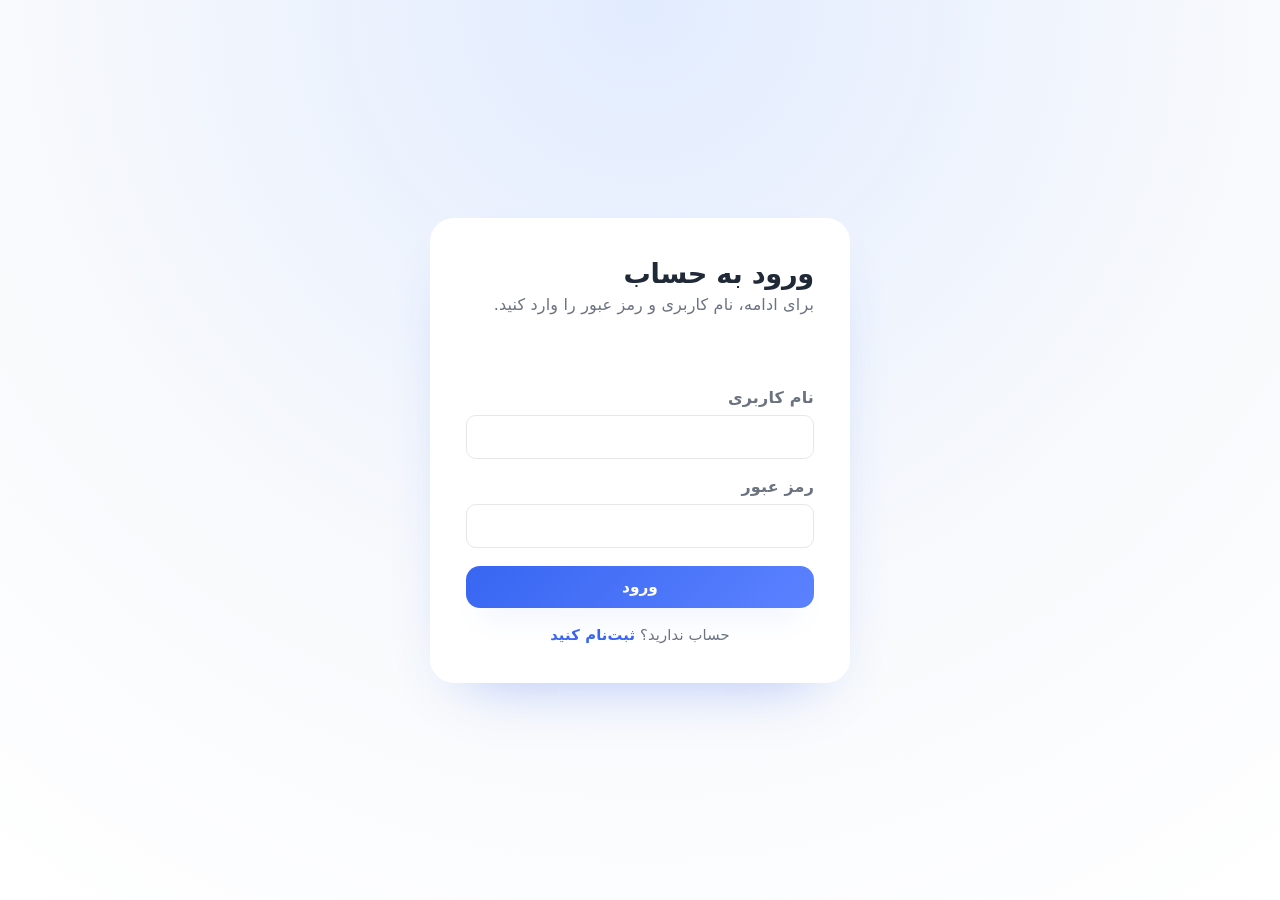
==== static/exams.html @ 97255b22 "نسخه اولیه پروژه برنامه‌ریز هوشمند مطالعه" ====
<!DOCTYPE html>
<html lang="fa" dir="rtl">
<head>
    <meta charset="UTF-8">
    <meta name="viewport" content="width=device-width, initial-scale=1.0">
    <title>امتحان‌ها | برنامه‌ریز هوشمند مطالعه</title>
    <link rel="stylesheet" href="styles.css">
</head>
<body data-page="exams">
    <div class="app-shell">
        <aside class="sidebar" id="sidebar">
            <div class="sidebar__brand">
                <div class="brand__logo">🎓</div>
                <div class="brand__info">
                    <h1>Study Planner</h1>
                    <span>برای دانشجویان هدفمند</span>
                </div>
            </div>
            <nav class="sidebar__nav">
                <a class="nav-link" href="index.html">
                    <span class="nav-icon">
                        <svg viewBox="0 0 24 24"><path d="M12 3L3 10h3v8h6V13h0v5h6v-8h3z"></path></svg>
                    </span>
                    <span>داشبورد</span>
                </a>
                <a class="nav-link" href="subjects.html">
                    <span class="nav-icon">
                        <svg viewBox="0 0 24 24"><path d="M4 5h16v2H4zm0 6h16v2H4zm0 6h10v2H4z"></path></svg>
                    </span>
                    <span>درس‌ها</span>
                </a>
                <a class="nav-link is-active" href="exams.html">
                    <span class="nav-icon">
                        <svg viewBox="0 0 24 24"><path d="M7 2h10l3 4v16H4V2h3zm0 2v2h10V4H7zm0 4v10h10V8H7z"></path></svg>
                    </span>
                    <span>امتحان‌ها</span>
                </a>
                <a class="nav-link" href="study_plan.html">
                    <span class="nav-icon"><svg viewBox="0 0 24 24"><path d="M5 4h14v2H5zm0 7h14v2H5zm0 7h14v2H5z"></path></svg></span>
                    <span>برنامه مطالعه</span>
                </a>
                <a class="nav-link" href="study_log.html">
                    <span class="nav-icon"><svg viewBox="0 0 24 24"><path d="M9 16.2 5.5 12.7l-1.4 1.4L9 19 20 8l-1.4-1.4z"></path></svg></span>
                    <span>ثبت مطالعه</span>
                </a>
            </nav>
            <div class="sidebar__footer">
                <div class="sidebar__status">
                    <div class="status-dot" id="statusDot"></div>
                    <span id="statusText">در حال بررسی...</span>
                </div>
                <a class="ghost-button" href="login.html">حساب کاربری</a>
            </div>
        </aside>

        <main class="main-panel">
            <header class="topbar">
                <button class="ghost-button menu-button" id="sidebarToggle">
                    <svg viewBox="0 0 24 24"><path d="M4 6h16v2H4zm0 5h16v2H4zm0 5h16v2H4z"></path></svg>
                </button>
                <div class="topbar__title">
                    <h2>مدیریت امتحان‌ها و ددلاین‌ها</h2>
                    <p>برای هر درس، زمان مناسب برنامه‌ریزی کنید</p>
                </div>
                <div class="topbar__actions">
                    <div class="user-pill" id="userGreeting">دانشجو</div>
                    <button class="ghost-button" id="logoutButton">خروج</button>
                </div>
            </header>

            <div class="page-content">
                <div id="toast" class="toast" role="alert"></div>

                <section class="panel">
                    <header class="panel__header">
                        <h3>ثبت امتحان یا ددلاین</h3>
                    </header>

                    <form id="examForm" class="form-grid">
                        <div class="form-group">
                            <label for="examSubject">انتخاب درس:</label>
                            <select id="examSubject" name="subject" required>
                                <option value="" disabled selected>ابتدا درس را انتخاب کنید</option>
                                <!-- گزینه‌ها توسط جاوااسکریپت پر می‌شوند -->
                            </select>
                        </div>
                        
                        <div class="form-group">
                            <label for="exam_date">تاریخ امتحان یا ددلاین:</label>
                            <input type="date" id="exam_date" name="exam_date" required>
                        </div>

                        <div class="form-group">
                            <label for="chapters_remaining">تعداد فصل/بخش باقی‌مانده:</label>
                            <input type="number" id="chapters_remaining" name="chapters_remaining" min="1" required placeholder="مثلا: ۵">
                        </div>

                        <div class="form-group">
                            <label for="study_hours_remaining">ساعت مطالعه تخمینی باقی‌مانده:</label>
                            <input type="number" id="study_hours_remaining" name="study_hours_remaining" min="1" required placeholder="مثلا: ۲۰">
                        </div>

                        <div class="form-group full-width">
                            <label for="note">یادداشت (اختیاری):</label>
                            <textarea id="note" name="note" rows="2"></textarea>
                        </div>

                        <input type="hidden" id="examId" name="examId">
                        
                        <div class="form-actions full-width">
                            <button type="submit" class="btn btn-primary">ذخیره امتحان</button>
                            <button type="button" class="btn btn-secondary" onclick="resetExamForm()" style="display: none;" id="cancelExamEditBtn">انصراف</button>
                        </div>
                    </form>


                </section>

                <section class="panel">
                    <header class="panel__header">
                        <h3>فهرست امتحان‌ها</h3>
                        <div class="panel__filter">
                            <label>
                                <span>نمایش:</span>
                                <select id="examFilter">
                                    <option value="upcoming">فقط امتحان‌های آینده</option>
                                    <option value="all">همه</option>
                                </select>
                            </label>
                        </div>
                    </header>
                    <div class="table-wrapper">
                        <table class="data-table">
                            <thead>
                                <tr>
                                    <th>درس</th>
                                    <th>تاریخ</th>
                                    <th>ساعت باقی‌مانده</th>
                                    <th>درجه اهمیت</th>
                                    <th>وضعیت</th>
                                </tr>
                            </thead>
                            <tbody id="examTableBody">
                                <tr>
                                    <td colspan="5" class="empty-state">هنوز امتحانی ثبت نشده است.</td>
                                </tr>
                            </tbody>
                        </table>
                    </div>
                </section>
            </div>
        </main>
    </div>
    <div class="backdrop" id="backdrop"></div>
    <script src="app.js" defer></script>
</body>
</html>
---- static/styles.css ----
:root {
    --bg: #f4f6fb;
    --surface: #ffffff;
    --surface-alt: #fdfdff;
    --primary: #3866f2;
    --primary-light: #5b82ff;
    --accent: #f97316;
    --success: #22c55e;
    --warning: #facc15;
    --danger: #ef4444;
    --text: #1f2937;
    --text-light: #6b7280;
    --border: #e5e7eb;
    --shadow: 0 20px 40px -24px rgba(38, 51, 88, 0.35);
    --radius-lg: 24px;
    --radius-md: 16px;
    --radius-sm: 10px;
    --transition: 0.24s ease;
    font-size: 16px;
}

*,
*::before,
*::after {
    box-sizing: border-box;
}

body {
    margin: 0;
    font-family: "IRANSans", "Tahoma", "Vazir", system-ui, -apple-system, BlinkMacSystemFont, "Segoe UI", sans-serif;
    background: linear-gradient(180deg, #eef1ff 0%, #f9fafc 60%);
    color: var(--text);
    letter-spacing: 0.01em;
}

a {
    color: inherit;
    text-decoration: none;
}

button {
    font-family: inherit;
    border: none;
    cursor: pointer;
    transition: transform var(--transition), box-shadow var(--transition), background-color var(--transition);
}

.app-shell {
    display: grid;
    grid-template-columns: 280px 1fr;
    min-height: 100vh;
}

.sidebar {
    background: linear-gradient(180deg, #1f3a8a 0%, #1d4ed8 100%);
    color: #f8fafc;
    padding: 32px 24px;
    display: flex;
    flex-direction: column;
    gap: 32px;
    position: relative;
    z-index: 20;
    transition: transform var(--transition);
    box-shadow: 12px 0 32px -24px rgba(2, 24, 48, 0.6);
}

.sidebar__brand {
    display: flex;
    align-items: center;
    gap: 16px;
    padding-bottom: 8px;
    border-bottom: 1px solid rgba(255, 255, 255, 0.16);
}

.brand__logo {
    width: 56px;
    height: 56px;
    border-radius: 19px;
    background: rgba(255, 255, 255, 0.12);
    display: grid;
    place-items: center;
    font-size: 28px;
    box-shadow: inset 0 0 0 1px rgba(255, 255, 255, 0.08);
}

.brand__info h1 {
    font-size: 1.2rem;
    margin: 0;
}

.brand__info span {
    font-size: 0.92rem;
    opacity: 0.8;
}

.sidebar__nav {
    display: flex;
    flex-direction: column;
    gap: 8px;
}

.nav-link {
    display: flex;
    align-items: center;
    gap: 14px;
    padding: 14px 16px;
    border-radius: var(--radius-sm);
    color: #e0e7ff;
    font-weight: 500;
    transition: background-color var(--transition), transform var(--transition);
}

.nav-link .nav-icon {
    width: 24px;
    height: 24px;
    display: grid;
    place-items: center;
}

.nav-link svg {
    width: 20px;
    height: 20px;
    fill: currentColor;
}

.nav-link:hover {
    background: rgba(255, 255, 255, 0.12);
    transform: translateX(-4px);
}

.nav-link.is-active {
    background: rgba(255, 255, 255, 0.18);
    color: #ffffff;
    box-shadow: inset 0 0 0 1px rgba(255, 255, 255, 0.12);
}

.sidebar__footer {
    margin-top: auto;
    display: grid;
    gap: 16px;
}

.sidebar__status {
    display: flex;
    align-items: center;
    gap: 10px;
    opacity: 0.86;
}

.status-dot {
    width: 8px;
    height: 8px;
    border-radius: 50%;
    background: var(--warning);
    box-shadow: 0 0 0 6px rgba(250, 204, 21, 0.2);
    transition: background-color var(--transition), box-shadow var(--transition);
}

.ghost-button {
    background: rgba(255, 255, 255, 0.12);
    color: inherit;
    border-radius: var(--radius-sm);
    padding: 10px 18px;
    font-size: 0.95rem;
    letter-spacing: 0.02em;
}

.ghost-button:hover {
    background: rgba(255, 255, 255, 0.2);
}

.main-panel {
    background: transparent;
    display: flex;
    flex-direction: column;
    position: relative;
}

.topbar {
    display: flex;
    align-items: center;
    justify-content: space-between;
    padding: 28px 40px 12px;
    position: sticky;
    top: 0;
    z-index: 10;
    background: #f9fafc;
    box-shadow: 0 12px 24px -18px rgba(38, 51, 88, 0.25);
}

.menu-button {
    display: none;
    width: 44px;
    height: 44px;
    border-radius: 14px;
    background: var(--surface);
    box-shadow: var(--shadow);
}

.menu-button svg {
    width: 24px;
    height: 24px;
    fill: var(--text);
}

.topbar__title h2 {
    margin: 0;
    font-size: 1.6rem;
    letter-spacing: -0.01em;
}

.topbar__title p {
    margin: 4px 0 0;
    color: var(--text-light);
    font-size: 0.94rem;
}

.topbar__actions {
    display: flex;
    align-items: center;
    gap: 12px;
}

.user-pill {
    background: var(--surface);
    border-radius: 999px;
    padding: 8px 18px;
    font-weight: 600;
    box-shadow: 0 12px 24px -20px rgba(30, 64, 175, 0.6);
}

.page-content {
    padding: 0 40px 40px;
    display: grid;
    gap: 28px;
}

.toast {
    position: relative;
    padding: 12px 16px;
    border-radius: var(--radius-sm);
    font-size: 0.92rem;
    background: rgba(56, 102, 242, 0.12);
    border: 1px solid rgba(56, 102, 242, 0.2);
    color: #1d4ed8;
    box-shadow: 0 10px 24px -22px rgba(56, 102, 242, 0.8);
    opacity: 0;
    transform: translateY(-6px);
    transition: opacity var(--transition), transform var(--transition);
}

.toast.is-visible {
    opacity: 1;
    transform: translateY(0);
}

.metrics-grid {
    display: grid;
    gap: 20px;
    grid-template-columns: repeat(auto-fit, minmax(220px, 1fr));
}

.metric-card {
    background: var(--surface);
    border-radius: var(--radius-lg);
    padding: 22px;
    display: grid;
    gap: 16px;
    position: relative;
    overflow: hidden;
    box-shadow: var(--shadow);
    transition: transform var(--transition);
}

.metric-card:hover {
    transform: translateY(-6px);
}

.metric-card header {
    display: flex;
    align-items: center;
    justify-content: space-between;
    color: var(--text-light);
}

.metric-card strong {
    font-size: 2.2rem;
    font-weight: 700;
    letter-spacing: -0.03em;
}

.metric-icon {
    display: inline-flex;
    align-items: center;
    justify-content: center;
    width: 48px;
    height: 48px;
    border-radius: 18px;
    font-size: 1.6rem;
    color: #fff;
}

.metric-icon--primary { background: var(--primary); }
.metric-icon--purple { background: #7c3aed; }
.metric-icon--green { background: var(--success); }
.metric-icon--orange { background: var(--accent); }

.grid-two {
    display: grid;
    gap: 24px;
    grid-template-columns: repeat(auto-fit, minmax(320px, 1fr));
}

.panel {
    background: var(--surface-alt);
    border-radius: var(--radius-lg);
    box-shadow: var(--shadow);
    padding: 24px;
    display: flex;
    flex-direction: column;
    gap: 20px;
    animation: fadeUp 0.5s ease;
}

.panel__header {
    display: flex;
    flex-wrap: wrap;
    gap: 16px;
    align-items: center;
    justify-content: space-between;
}

.panel__header h3 {
    margin: 0;
    font-size: 1.2rem;
}

.panel__hint {
    margin: 0;
    font-size: 0.85rem;
    color: var(--text-light);
    flex-basis: 100%;
}

.panel__content {
    display: grid;
    gap: 16px;
}

.progress-list {
    display: grid;
    gap: 16px;
}

.progress-row {
    display: grid;
    gap: 6px;
}

.progress-row h4 {
    margin: 0;
    font-size: 1rem;
}

.progress-meta {
    display: flex;
    justify-content: space-between;
    color: var(--text-light);
    font-size: 0.86rem;
}

.progress-bar {
    position: relative;
    height: 10px;
    border-radius: 999px;
    background: rgba(56, 102, 242, 0.2);
}

.progress-bar span {
    position: absolute;
    inset: 0;
    border-radius: inherit;
    background: linear-gradient(90deg, var(--primary), var(--primary-light));
    transition: width 0.32s ease;
}

.tag-list {
    display: flex;
    flex-wrap: wrap;
    gap: 10px;
}

.tag {
    background: rgba(56, 102, 242, 0.12);
    color: var(--primary);
    border-radius: 999px;
    padding: 6px 12px;
    font-weight: 600;
    font-size: 0.85rem;
}

.timeline {
    display: grid;
    gap: 18px;
}

.timeline-item {
    display: grid;
    gap: 6px;
    padding: 14px 18px;
    background: rgba(56, 102, 242, 0.08);
    border-radius: var(--radius-sm);
    border: 1px solid rgba(56, 102, 242, 0.18);
}

.timeline-item strong {
    font-size: 1rem;
}

.timeline-item span {
    color: var(--text-light);
    font-size: 0.9rem;
}

.alerts-list {
    display: grid;
    gap: 12px;
}

.alert {
    padding: 12px 18px;
    border-radius: var(--radius-sm);
    font-size: 0.94rem;
    display: flex;
    justify-content: space-between;
    align-items: center;
    gap: 12px;
}

.alert--danger {
    background: rgba(239, 68, 68, 0.1);
    border: 1px solid rgba(239, 68, 68, 0.24);
    color: #b91c1c;
}

.alert--warning {
    background: rgba(250, 204, 21, 0.1);
    border: 1px solid rgba(250, 204, 21, 0.24);
    color: #854d0e;
}

.alert--info {
    background: rgba(56, 102, 242, 0.08);
    border: 1px solid rgba(56, 102, 242, 0.2);
    color: var(--primary);
}

.mini-chart {
    display: flex;
    align-items: flex-end;
    gap: 14px;
    height: 200px;
}

.mini-bar {
    flex: 1;
    border-radius: var(--radius-sm);
    background: linear-gradient(180deg, rgba(56, 102, 242, 0.8), rgba(56, 102, 242, 0.45));
    position: relative;
    display: flex;
    align-items: flex-end;
    justify-content: center;
    padding-bottom: 12px;
    color: #fff;
    font-size: 0.85rem;
    box-shadow: 0 16px 28px -24px rgba(17, 24, 39, 0.6);
}

.mini-bar span {
    transform: rotate(-90deg);
    display: inline-block;
}

.form-grid {
    display: grid;
    gap: 18px;
    grid-template-columns: repeat(auto-fit, minmax(220px, 1fr));
}

.form-field {
    display: grid;
    gap: 8px;
}

.form-field--full {
    grid-column: 1 / -1;
}

.form-field label {
    font-weight: 600;
    color: var(--text-light);
}

input,
select,
textarea {
    border: 1px solid var(--border);
    background: rgba(255, 255, 255, 0.9);
    border-radius: var(--radius-sm);
    padding: 12px 14px;
    font-size: 0.96rem;
    transition: border-color var(--transition), box-shadow var(--transition), transform var(--transition);
}

input:focus,
select:focus,
textarea:focus {
    outline: none;
    border-color: rgba(56, 102, 242, 0.5);
    box-shadow: 0 0 0 4px rgba(56, 102, 242, 0.12);
}

textarea {
    resize: vertical;
    min-height: 80px;
}

.form-actions {
    display: flex;
    align-items: center;
    gap: 12px;
    grid-column: 1 / -1;
}

.primary-button {
    background: linear-gradient(135deg, var(--primary), var(--primary-light));
    color: #fff;
    border-radius: var(--radius-sm);
    padding: 12px 20px;
    font-size: 0.96rem;
    font-weight: 600;
    box-shadow: 0 18px 30px -20px rgba(56, 102, 242, 0.9);
}

.primary-button:hover {
    transform: translateY(-2px);
    box-shadow: 0 26px 36px -18px rgba(56, 102, 242, 0.75);
}

.ghost-button--sm {
    padding: 8px 12px;
    font-size: 0.85rem;
}

.table-wrapper {
    border-radius: 18px;
    overflow: hidden;
    border: 1px solid rgba(15, 23, 42, 0.08);
}

.data-table {
    width: 100%;
    border-collapse: collapse;
    background: var(--surface);
}

.data-table thead {
    background: rgba(56, 102, 242, 0.06);
    color: var(--text-light);
}

.data-table th,
.data-table td {
    padding: 12px 16px;
    font-size: 0.95rem;
    text-align: right;
    border-bottom: 1px solid rgba(15, 23, 42, 0.06);
}

.data-table tr:last-child td {
    border-bottom: none;
}

.data-table tbody tr:hover {
    background: rgba(56, 102, 242, 0.04);
}

.empty-state {
    text-align: center;
    color: var(--text-light);
    padding: 24px;
}

.toggle-group {
    display: inline-flex;
    background: rgba(56, 102, 242, 0.08);
    border-radius: 999px;
    padding: 4px;
}

.toggle-button {
    border-radius: 999px;
    padding: 8px 18px;
    font-weight: 600;
    color: var(--text-light);
    transition: background-color var(--transition), color var(--transition);
}

.toggle-button.is-active {
    background: #fff;
    color: var(--primary);
    box-shadow: 0 12px 22px -12px rgba(56, 102, 242, 0.6);
}

.study-summary {
    display: grid;
    grid-template-columns: repeat(auto-fit, minmax(180px, 1fr));
    gap: 18px;
}

.summary-item {
    background: rgba(56, 102, 242, 0.08);
    border-radius: var(--radius-md);
    padding: 16px;
    display: grid;
    gap: 4px;
}

.summary-label {
    color: var(--text-light);
    font-size: 0.88rem;
}

.plan-list {
    display: grid;
    gap: 16px;
}

.plan-block {
    background: rgba(255, 255, 255, 0.92);
    border-radius: var(--radius-md);
    padding: 16px;
    border: 1px solid rgba(56, 102, 242, 0.16);
    display: grid;
    gap: 10px;
}

.plan-header {
    display: flex;
    justify-content: space-between;
    align-items: baseline;
    gap: 12px;
}

.plan-hours {
    color: var(--primary);
    font-weight: 600;
}

.plan-days-chip {
    display: inline-block;
    margin-inline-start: 8px;
    padding: 2px 10px;
    border-radius: 999px;
    background: rgba(56, 102, 242, 0.1);
    color: var(--primary);
    font-size: 0.72rem;
    font-weight: 600;
    vertical-align: middle;
}

.plan-tasks {
    display: grid;
    gap: 6px;
}

.plan-task {
    display: flex;
    justify-content: space-between;
    font-size: 0.92rem;
    color: var(--text-light);
}

.plan-task strong {
    color: var(--text);
}

.auth-page {
    min-height: 100vh;
    display: grid;
    place-items: center;
    background: radial-gradient(circle at top, #e2ecff 0%, #f7f9fc 55%, #ffffff 100%);
    padding: 24px;
}

.auth-card {
    width: min(420px, 100%);
    background: var(--surface);
    border-radius: var(--radius-lg);
    padding: 40px 36px;
    box-shadow: 0 28px 60px -36px rgba(51, 97, 239, 0.45);
    display: grid;
    gap: 24px;
    animation: fadeUp 0.6s ease;
}

.auth-header h1 {
    margin: 0;
    font-size: 1.7rem;
    letter-spacing: -0.01em;
}

.auth-header p {
    margin: 6px 0 0;
    color: var(--text-light);
}

.auth-form {
    display: grid;
    gap: 18px;
}

.auth-button {
    width: 100%;
    justify-self: stretch;
    border-radius: 14px;
    padding: 12px 0;
}

.auth-switch {
    text-align: center;
    font-size: 0.92rem;
    color: var(--text-light);
    margin: 0;
}

.auth-switch a {
    color: var(--primary);
    font-weight: 600;
}

.backdrop {
    display: none;
    position: fixed;
    inset: 0;
    background: rgba(15, 23, 42, 0.4);
    z-index: 10;
}

body.sidebar-open .backdrop {
    display: block;
}

@media (max-width: 1100px) {
    .app-shell {
        grid-template-columns: 1fr;
    }

    .sidebar {
        position: fixed;
        inset: 0 0 0 auto;
        transform: translateX(100%);
        max-width: 260px;
        height: 100vh;
        padding-top: 48px;
    }

    body.sidebar-open .sidebar {
        transform: translateX(0);
    }

    .main-panel {
        margin-right: 0;
    }

    .topbar {
        padding: 24px 24px 12px;
    }

    .menu-button {
        display: inline-flex;
        align-items: center;
        justify-content: center;
    }

    .page-content {
        padding: 0 24px 32px;
    }
}

@media (max-width: 640px) {
    .metrics-grid {
        grid-template-columns: 1fr 1fr;
    }

    .grid-two {
        grid-template-columns: 1fr;
    }

    .form-actions {
        flex-direction: column;
        align-items: stretch;
    }

    .form-actions button {
        width: 100%;
    }

    .summary-item {
        text-align: center;
    }
}

@keyframes fadeUp {
    from {
        opacity: 0;
        transform: translateY(18px);
    }
    to {
        opacity: 1;
        transform: translateY(0);
    }
}
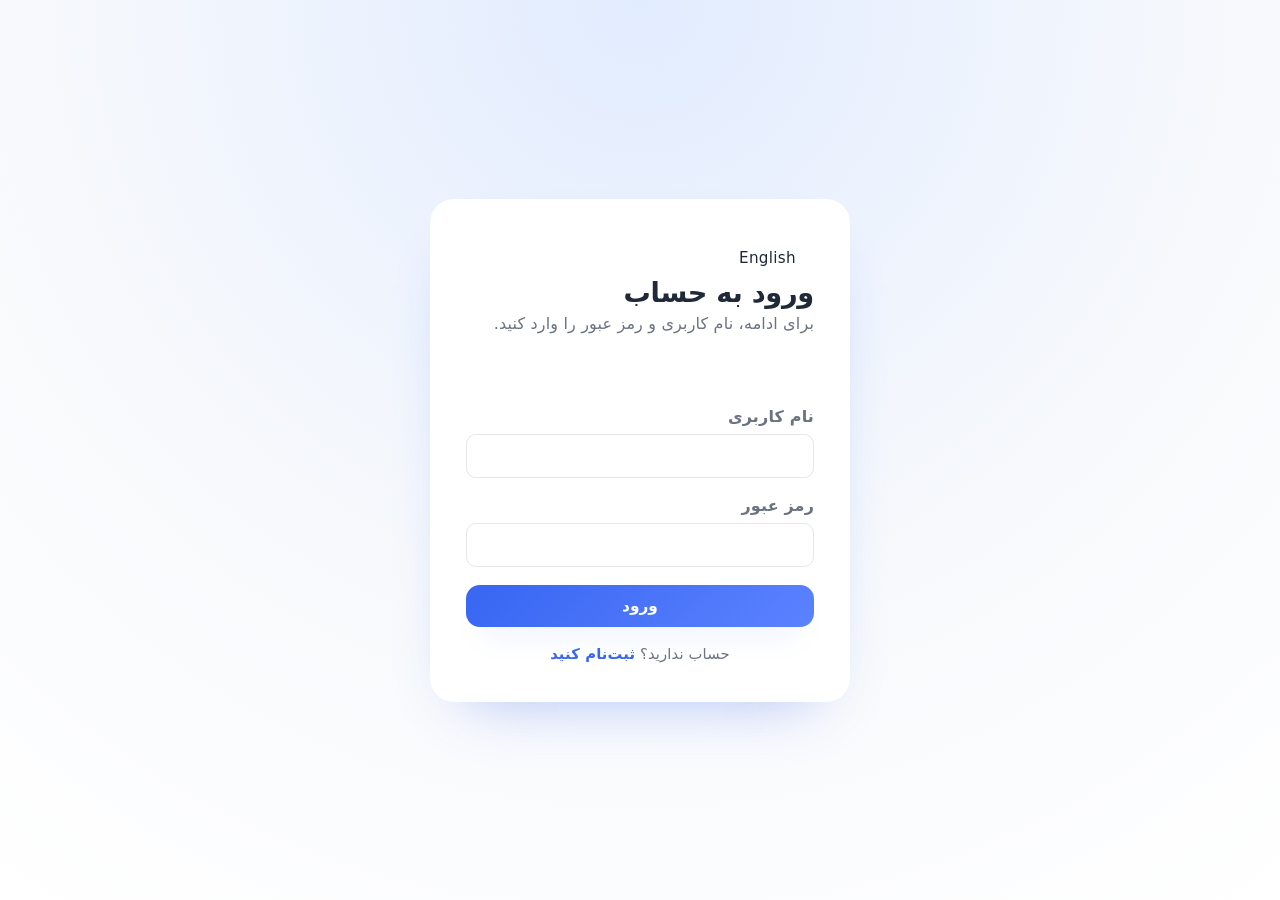
==== commit 03630a14: "Add multilingual support (fa/en) with Accept-Language, gettext catalog and language toggle Backend: " ====
--- a/static/exams.html
+++ b/static/exams.html
@@ -1,8 +1,25 @@
+<!--
+    static/exams.html — صفحه‌ی مدیریت امتحان‌ها
+    data-page="exams" -> initExamsPage() در app.js: پرکردنِ کشوی «انتخاب
+    درس» (populateSubjectSelect)، فرمِ ثبت/ویرایشِ امتحان (handleExamForm — با examId پر،
+    submit به PATCH /api/exams/{id}/ می‌رود)، دکمه‌ی «ویرایش» روی ردیف‌ها
+    (startExamEdit) و جدولِ فهرست با فیلترِ آینده/همه (loadExams/renderExams).
+-->
 <!DOCTYPE html>
 <html lang="fa" dir="rtl">
 <head>
     <meta charset="UTF-8">
     <meta name="viewport" content="width=device-width, initial-scale=1.0">
+    <script>
+        // چندزبانی (از 2026-09-09): اگر زبانِ ذخیره‌شده «en» باشد، جهتِ صفحه را
+        // پیش از اولین رندر به LTR می‌گذاریم تا چیدمانِ فارسی یک لحظه «فلش» نزند.
+        try {
+            if (localStorage.getItem('ssp_lang') === 'en') {
+                document.documentElement.lang = 'en';
+                document.documentElement.dir = 'ltr';
+            }
+        } catch (e) { /* localStorage در دسترس نیست → همان پیش‌فرضِ فارسی */ }
+    </script>
     <title>امتحان‌ها | برنامه‌ریز هوشمند مطالعه</title>
     <link rel="stylesheet" href="styles.css">
 </head>
@@ -49,6 +66,7 @@
                     <div class="status-dot" id="statusDot"></div>
                     <span id="statusText">در حال بررسی...</span>
                 </div>
+                <button type="button" class="ghost-button lang-toggle" id="langToggle">English</button>
                 <a class="ghost-button" href="login.html">حساب کاربری</a>
             </div>
         </aside>
@@ -71,13 +89,18 @@
             <div class="page-content">
                 <div id="toast" class="toast" role="alert"></div>
 
+                <!-- فرمِ ثبت/ویرایشِ امتحان؛ submit آن در handleExamForm() (app.js)
+                     گرفته می‌شود: اگر examId خالی باشد POST /api/exams/ و اگر پر
+                     باشد PATCH /api/exams/{id}/ فرستاده می‌شود. کلاس‌های فرم با
+                     styles.css هم‌راستا شدند (قبلاً form-group/full-width/btn
+                     بودند که در CSS تعریف نشده بودند و فرم بی‌استایل می‌ماند) -->
                 <section class="panel">
                     <header class="panel__header">
-                        <h3>ثبت امتحان یا ددلاین</h3>
+                        <h3 id="examFormTitle">ثبت امتحان یا ددلاین</h3>
                     </header>
 
                     <form id="examForm" class="form-grid">
-                        <div class="form-group">
+                        <div class="form-field">
                             <label for="examSubject">انتخاب درس:</label>
                             <select id="examSubject" name="subject" required>
                                 <option value="" disabled selected>ابتدا درس را انتخاب کنید</option>
@@ -85,37 +108,45 @@
                             </select>
                         </div>
                         
-                        <div class="form-group">
+                        <div class="form-field">
                             <label for="exam_date">تاریخ امتحان یا ددلاین:</label>
                             <input type="date" id="exam_date" name="exam_date" required>
                         </div>
 
-                        <div class="form-group">
+                        <div class="form-field">
                             <label for="chapters_remaining">تعداد فصل/بخش باقی‌مانده:</label>
                             <input type="number" id="chapters_remaining" name="chapters_remaining" min="1" required placeholder="مثلا: ۵">
                         </div>
 
-                        <div class="form-group">
+                        <div class="form-field">
                             <label for="study_hours_remaining">ساعت مطالعه تخمینی باقی‌مانده:</label>
                             <input type="number" id="study_hours_remaining" name="study_hours_remaining" min="1" required placeholder="مثلا: ۲۰">
                         </div>
 
-                        <div class="form-group full-width">
+                        <div class="form-field form-field--full">
                             <label for="note">یادداشت (اختیاری):</label>
-                            <textarea id="note" name="note" rows="2"></textarea>
+                            <textarea id="note" name="notes" rows="2" placeholder="مثلاً: میان‌ترم، سالنِ ۲، فصل‌های ۱ تا ۵"></textarea>
                         </div>
 
+                        <!-- examId و دکمه‌ی «انصراف از ویرایش» مخصوصِ حالتِ ویرایشند:
+                             startExamEdit (app.js) فرم را پر می‌کند، examId را ست
+                             می‌کند و این دکمه را نشان می‌دهد؛ resetExamForm که به
+                             کلیکِ آن هم بسته شده، همه‌چیز را به حالتِ ثبت برمی‌گرداند -->
                         <input type="hidden" id="examId" name="examId">
                         
-                        <div class="form-actions full-width">
-                            <button type="submit" class="btn btn-primary">ذخیره امتحان</button>
-                            <button type="button" class="btn btn-secondary" onclick="resetExamForm()" style="display: none;" id="cancelExamEditBtn">انصراف</button>
+                        <div class="form-actions">
+                            <button type="submit" class="primary-button">ذخیره امتحان</button>
+                            <button type="button" class="btn-cancel-edit" style="display: none;" id="cancelExamEditBtn">انصراف از ویرایش</button>
                         </div>
                     </form>
 
 
                 </section>
 
+                <!-- فهرستِ امتحان‌ها؛ examTableBody با renderExams() (app.js) پر
+                     می‌شود. هر ردیف یک دکمه‌ی «ویرایش» دارد که startExamEdit را
+                     صدا می‌زند و فرمِ بالای صفحه را با داده‌های آن امتحان پر می‌کند.
+                     تغییرِ select زیر، loadExams() را با فیلترِ جدید صدا می‌زند -->
                 <section class="panel">
                     <header class="panel__header">
                         <h3>فهرست امتحان‌ها</h3>
@@ -138,11 +169,12 @@
                                     <th>ساعت باقی‌مانده</th>
                                     <th>درجه اهمیت</th>
                                     <th>وضعیت</th>
+                                    <th>عملیات</th>
                                 </tr>
                             </thead>
                             <tbody id="examTableBody">
                                 <tr>
-                                    <td colspan="5" class="empty-state">هنوز امتحانی ثبت نشده است.</td>
+                                    <td colspan="6" class="empty-state">هنوز امتحانی ثبت نشده است.</td>
                                 </tr>
                             </tbody>
                         </table>
@@ -152,6 +184,7 @@
         </main>
     </div>
     <div class="backdrop" id="backdrop"></div>
+    <script src="i18n.js" defer></script>
     <script src="app.js" defer></script>
 </body>
 </html>
--- a/static/styles.css
+++ b/static/styles.css
@@ -1,3 +1,18 @@
+/* ==========================================================================
+   static/styles.css
+   --------------------------------------------------------------------------
+   استایل کلیِ کل رابط کاربری، نوشته‌شده به‌صورت دستی (بدون Bootstrap/Tailwind).
+   از CSS Custom Properties (متغیرها، بخش :root پایین) برای رنگ/فاصله/شعاعِ
+   یکپارچه در کل پروژه استفاده شده تا تغییرِ ظاهر کل سایت با ویرایشِ چند
+   متغیر ممکن باشد، نه گشتن در تک‌تکِ کلاس‌ها.
+
+   ترتیب بخش‌ها: متغیرها و ریست پایه -> سایدبار -> نوار بالا (Topbar) ->
+   کارت‌های آماری -> پنل‌های عمومی -> پیشرفت/تقویم/هشدار/نمودار ->
+   فرم‌ها -> جدول‌ها -> برنامه‌ی مطالعه -> صفحات ورود/ثبت‌نام ->
+   واکنش‌گراییِ موبایل (Media Query) -> انیمیشن‌ها.
+   ========================================================================== */
+
+/* متغیرهای سراسری رنگ/فاصله/شعاعِ گردی/سایه که در کل فایل استفاده می‌شوند */
 :root {
     --bg: #f4f6fb;
     --surface: #ffffff;
@@ -19,6 +34,7 @@
     font-size: 16px;
 }
 
+/* ریستِ استاندارد باکس‌مدل: عرض/ارتفاع شامل padding/border هم بشود */
 *,
 *::before,
 *::after {
@@ -45,11 +61,19 @@
     transition: transform var(--transition), box-shadow var(--transition), background-color var(--transition);
 }
 
+/* --------------------------------------------------------------------
+   چیدمانِ کلیِ صفحه: یک Grid دوستونه (سایدبار ثابت + محتوای اصلی)
+   -------------------------------------------------------------------- */
+
 .app-shell {
     display: grid;
     grid-template-columns: 280px 1fr;
     min-height: 100vh;
 }
+
+/* --------------------------------------------------------------------
+   سایدبار (نوار کنارِ راستِ صفحه، شامل لوگو/ناوبری/وضعیتِ اتصال)
+   -------------------------------------------------------------------- */
 
 .sidebar {
     background: linear-gradient(180deg, #1f3a8a 0%, #1d4ed8 100%);
@@ -147,6 +171,8 @@
     opacity: 0.86;
 }
 
+/* نقطه‌ی رنگیِ کوچکِ نشان‌دهنده‌ی وضعیتِ اتصال (سبز=آنلاین، زرد=در حال پردازش)؛
+   رنگش با جاوااسکریپت (updateStatusIndicator در app.js) تغییر می‌کند. */
 .status-dot {
     width: 8px;
     height: 8px;
@@ -169,6 +195,10 @@
     background: rgba(255, 255, 255, 0.2);
 }
 
+/* --------------------------------------------------------------------
+   ستونِ اصلیِ محتوا (کنارِ سایدبار)
+   -------------------------------------------------------------------- */
+
 .main-panel {
     background: transparent;
     display: flex;
@@ -176,6 +206,9 @@
     position: relative;
 }
 
+/* نوار بالای صفحه (عنوان صفحه + دکمه‌ی خروج). position: sticky یعنی موقع
+   اسکرول همیشه بالای صفحه بماند؛ background/box-shadow هم برای این گذاشته
+   شده که محتوای زیرش موقع اسکرول از پشتش دیده نشود (رفعِ باگِ گذشته). */
 .topbar {
     display: flex;
     align-items: center;
@@ -188,6 +221,8 @@
     box-shadow: 0 12px 24px -18px rgba(38, 51, 88, 0.25);
 }
 
+/* دکمه‌ی همبرگریِ باز/بسته‌کردنِ سایدبار در حالتِ موبایل؛ به‌صورت پیش‌فرض
+   مخفی است و فقط در Media Query پایینِ فایل (زیر ۱۱۰۰px) نمایان می‌شود */
 .menu-button {
     display: none;
     width: 44px;
@@ -235,6 +270,8 @@
     gap: 28px;
 }
 
+/* پیامِ کوچکِ موقتِ بالای صفحه (Toast) برای موفقیت/خطا؛ پیش‌فرض نامرئی
+   (opacity: 0) است و با کلاسِ is-visible (که app.js اضافه می‌کند) ظاهر می‌شود */
 .toast {
     position: relative;
     padding: 12px 16px;
@@ -254,6 +291,11 @@
     transform: translateY(0);
 }
 
+/* --------------------------------------------------------------------
+   کارت‌های آماریِ بالای داشبورد (تعداد درس، تعداد امتحان، میانگین پیشرفت،
+   هشدارهای فوری)
+   -------------------------------------------------------------------- */
+
 .metrics-grid {
     display: grid;
     gap: 20px;
@@ -300,10 +342,15 @@
     color: #fff;
 }
 
+/* رنگ‌های مختلفِ آیکونِ هر کارتِ آماری */
 .metric-icon--primary { background: var(--primary); }
 .metric-icon--purple { background: #7c3aed; }
 .metric-icon--green { background: var(--success); }
 .metric-icon--orange { background: var(--accent); }
+
+/* --------------------------------------------------------------------
+   پنل‌های عمومی (باکس‌های سفیدِ گردِ سایه‌دار که در همه‌ی صفحات تکرار می‌شوند)
+   -------------------------------------------------------------------- */
 
 .grid-two {
     display: grid;
@@ -335,6 +382,8 @@
     font-size: 1.2rem;
 }
 
+/* زیرنویسِ کوچکِ اختیاریِ زیرِ عنوانِ پنل؛ flex-basis: 100% باعث می‌شود
+   همیشه در یک خطِ جدا (زیرِ h3) قرار بگیرد، نه کنارش */
 .panel__hint {
     margin: 0;
     font-size: 0.85rem;
@@ -346,6 +395,10 @@
     display: grid;
     gap: 16px;
 }
+
+/* --------------------------------------------------------------------
+   پنلِ «پیشرفت درس‌ها» (داشبورد)
+   -------------------------------------------------------------------- */
 
 .progress-list {
     display: grid;
@@ -376,6 +429,7 @@
     background: rgba(56, 102, 242, 0.2);
 }
 
+/* نوارِ داخلیِ رنگی؛ عرضش با style="width: X%" مستقیماً از جاوااسکریپت تنظیم می‌شود */
 .progress-bar span {
     position: absolute;
     inset: 0;
@@ -399,6 +453,10 @@
     font-size: 0.85rem;
 }
 
+/* --------------------------------------------------------------------
+   پنلِ «تقویم مطالعه» (فهرستِ امتحان‌های پیشِ‌رو در داشبورد)
+   -------------------------------------------------------------------- */
+
 .timeline {
     display: grid;
     gap: 18px;
@@ -422,6 +480,10 @@
     font-size: 0.9rem;
 }
 
+/* --------------------------------------------------------------------
+   پنلِ «هشدارها و یادآوری‌ها» (سه نوعِ رنگی: قرمز فوری، زرد هشدار، آبی یادآوری)
+   -------------------------------------------------------------------- */
+
 .alerts-list {
     display: grid;
     gap: 12px;
@@ -455,6 +517,11 @@
     color: var(--primary);
 }
 
+/* --------------------------------------------------------------------
+   پنلِ «تقسیم‌زمان پیشنهادی» (نمودار میله‌ایِ ساده با CSS خالص، بدون
+   کتابخانه‌ی نموداری مثل Chart.js)
+   -------------------------------------------------------------------- */
+
 .mini-chart {
     display: flex;
     align-items: flex-end;
@@ -462,6 +529,8 @@
     height: 200px;
 }
 
+/* هر میله با flex: 1 عرضِ مساوی می‌گیرد؛ ارتفاعش (درصدِ نسبی) از جاوااسکریپت
+   با style="height: X%" تنظیم می‌شود */
 .mini-bar {
     flex: 1;
     border-radius: var(--radius-sm);
@@ -476,11 +545,16 @@
     box-shadow: 0 16px 28px -24px rgba(17, 24, 39, 0.6);
 }
 
+/* برچسبِ نامِ درس داخلِ هر میله، برای جاگرفتن در عرضِ باریکِ میله ۹۰ درجه می‌چرخد */
 .mini-bar span {
     transform: rotate(-90deg);
     display: inline-block;
 }
 
+/* --------------------------------------------------------------------
+   فرم‌ها (استفاده‌شده در صفحات درس‌ها، امتحان‌ها، ثبت مطالعه، برنامه‌ی مطالعه)
+   -------------------------------------------------------------------- */
+
 .form-grid {
     display: grid;
     gap: 18px;
@@ -492,6 +566,7 @@
     gap: 8px;
 }
 
+/* فیلدی که باید کل عرضِ گرید را بگیرد (مثل textarea یادداشت) */
 .form-field--full {
     grid-column: 1 / -1;
 }
@@ -552,6 +627,175 @@
     font-size: 0.85rem;
 }
 
+/* --------------------------------------------------------------------
+   دکمه‌های عملیات روی سطحِ سفید (ویرایش / حذف / انصراف از ویرایش)
+   نکته: .ghost-button برای سایدبارِ تیره طراحی شده (سفیدِ نیمه‌شفاف روی
+   آبی) و روی پنل‌های سفیدِ محتوا تقریباً نامرئی است؛ بنابراین:
+   ۱) قانونِ «.panel .ghost-button» نسخه‌ی سطحِ روشن را برای دکمه‌های
+      ghostِ داخلِ پنل‌ها می‌سازد (پاک‌سازی / به‌روزرسانی)؛ دکمه‌های
+      toggle که طراحیِ خاصِ خودشان را دارند مستثنی‌اند.
+   ۲) دکمه‌های عملیاتِ جدول/فرم کلاس‌های اختصاصیِ قرصیِ زیر را می‌گیرند؛
+      آیکون‌های SVG با CSS mask رندر می‌شوند تا رنگشان با currentColor
+      (رنگِ متنِ دکمه) هماهنگ بماند و روی hover هم تغییر کند.
+   -------------------------------------------------------------------- */
+
+.panel .ghost-button:not(.toggle-button) {
+    background: var(--surface);
+    color: var(--text);
+    border: 1px solid var(--border);
+    box-shadow: 0 8px 18px -14px rgba(38, 51, 88, 0.35);
+}
+
+.panel .ghost-button:not(.toggle-button):hover {
+    background: rgba(56, 102, 242, 0.06);
+    border-color: rgba(56, 102, 242, 0.35);
+    color: var(--primary);
+    transform: translateY(-1px);
+}
+
+.panel .ghost-button:not(.toggle-button):active {
+    transform: translateY(0);
+}
+
+.panel .ghost-button:not(.toggle-button):focus-visible {
+    outline: 2px solid var(--primary);
+    outline-offset: 2px;
+}
+
+/* دکمه‌ی «ویرایش» در ردیف‌های جدولِ امتحان‌ها */
+.btn-edit {
+    display: inline-flex;
+    align-items: center;
+    gap: 6px;
+    background: rgba(56, 102, 242, 0.08);
+    color: var(--primary);
+    border: 1px solid rgba(56, 102, 242, 0.28);
+    border-radius: 999px;
+    padding: 6px 14px;
+    font-size: 0.85rem;
+    font-weight: 600;
+}
+
+.btn-edit::before {
+    content: '';
+    width: 13px;
+    height: 13px;
+    flex-shrink: 0;
+    background-color: currentColor;
+    -webkit-mask: url("data:image/svg+xml,%3Csvg xmlns='http://www.w3.org/2000/svg' viewBox='0 0 24 24' fill='none' stroke='%23ffffff' stroke-width='2.4' stroke-linecap='round' stroke-linejoin='round'%3E%3Cpath d='M17 3a2.85 2.83 0 1 1 4 4L7.5 20.5 2 22l1.5-5.5Z'/%3E%3C/svg%3E") center / contain no-repeat;
+    mask: url("data:image/svg+xml,%3Csvg xmlns='http://www.w3.org/2000/svg' viewBox='0 0 24 24' fill='none' stroke='%23ffffff' stroke-width='2.4' stroke-linecap='round' stroke-linejoin='round'%3E%3Cpath d='M17 3a2.85 2.83 0 1 1 4 4L7.5 20.5 2 22l1.5-5.5Z'/%3E%3C/svg%3E") center / contain no-repeat;
+}
+
+.btn-edit:hover {
+    background: rgba(56, 102, 242, 0.14);
+    border-color: rgba(56, 102, 242, 0.5);
+    transform: translateY(-1px);
+    box-shadow: 0 10px 20px -12px rgba(56, 102, 242, 0.55);
+}
+
+.btn-edit:active {
+    transform: translateY(0);
+}
+
+.btn-edit:focus-visible {
+    outline: 2px solid var(--primary);
+    outline-offset: 2px;
+}
+
+/* دکمه‌ی «انصراف از ویرایش» در فرمِ امتحان */
+.btn-cancel-edit {
+    display: inline-flex;
+    align-items: center;
+    gap: 6px;
+    background: rgba(239, 68, 68, 0.06);
+    color: var(--danger);
+    border: 1px solid rgba(239, 68, 68, 0.3);
+    border-radius: 999px;
+    padding: 11px 20px;
+    font-size: 0.95rem;
+    font-weight: 600;
+}
+
+.btn-cancel-edit::before {
+    content: '';
+    width: 13px;
+    height: 13px;
+    flex-shrink: 0;
+    background-color: currentColor;
+    -webkit-mask: url("data:image/svg+xml,%3Csvg xmlns='http://www.w3.org/2000/svg' viewBox='0 0 24 24' fill='none' stroke='%23ffffff' stroke-width='2.6' stroke-linecap='round'%3E%3Cpath d='M18 6 6 18M6 6l12 12'/%3E%3C/svg%3E") center / contain no-repeat;
+    mask: url("data:image/svg+xml,%3Csvg xmlns='http://www.w3.org/2000/svg' viewBox='0 0 24 24' fill='none' stroke='%23ffffff' stroke-width='2.6' stroke-linecap='round'%3E%3Cpath d='M18 6 6 18M6 6l12 12'/%3E%3C/svg%3E") center / contain no-repeat;
+}
+
+.btn-cancel-edit:hover {
+    background: rgba(239, 68, 68, 0.12);
+    border-color: rgba(239, 68, 68, 0.55);
+    transform: translateY(-1px);
+    box-shadow: 0 12px 22px -14px rgba(239, 68, 68, 0.6);
+}
+
+.btn-cancel-edit:active {
+    transform: translateY(0);
+}
+
+.btn-cancel-edit:focus-visible {
+    outline: 2px solid var(--danger);
+    outline-offset: 2px;
+}
+
+/* دکمه‌ی «حذف» در جدولِ گزارش‌های مطالعه — هم‌خانواده‌ی دکمه‌ی ویرایش */
+.btn-danger-sm {
+    display: inline-flex;
+    align-items: center;
+    gap: 6px;
+    background: rgba(239, 68, 68, 0.06);
+    color: var(--danger);
+    border: 1px solid rgba(239, 68, 68, 0.3);
+    border-radius: 999px;
+    padding: 6px 14px;
+    font-size: 0.85rem;
+    font-weight: 600;
+}
+
+.btn-danger-sm::before {
+    content: '';
+    width: 13px;
+    height: 13px;
+    flex-shrink: 0;
+    background-color: currentColor;
+    -webkit-mask: url("data:image/svg+xml,%3Csvg xmlns='http://www.w3.org/2000/svg' viewBox='0 0 24 24' fill='none' stroke='%23ffffff' stroke-width='2.2' stroke-linecap='round' stroke-linejoin='round'%3E%3Cpath d='M3 6h18M6 6v14a2 2 0 0 0 2 2h8a2 2 0 0 0 2-2V6M9 6V4a1 1 0 0 1 1-1h4a1 1 0 0 1 1 1v2M10 11v6M14 11v6'/%3E%3C/svg%3E") center / contain no-repeat;
+    mask: url("data:image/svg+xml,%3Csvg xmlns='http://www.w3.org/2000/svg' viewBox='0 0 24 24' fill='none' stroke='%23ffffff' stroke-width='2.2' stroke-linecap='round' stroke-linejoin='round'%3E%3Cpath d='M3 6h18M6 6v14a2 2 0 0 0 2 2h8a2 2 0 0 0 2-2V6M9 6V4a1 1 0 0 1 1-1h4a1 1 0 0 1 1 1v2M10 11v6M14 11v6'/%3E%3C/svg%3E") center / contain no-repeat;
+}
+
+.btn-danger-sm:hover {
+    background: rgba(239, 68, 68, 0.12);
+    border-color: rgba(239, 68, 68, 0.55);
+    transform: translateY(-1px);
+    box-shadow: 0 10px 20px -12px rgba(239, 68, 68, 0.55);
+}
+
+.btn-danger-sm:active {
+    transform: translateY(0);
+}
+
+.btn-danger-sm:focus-visible {
+    outline: 2px solid var(--danger);
+    outline-offset: 2px;
+}
+
+/* ترنزیشنِ کامل (شاملِ border-color و color) برای دکمه‌های این بخش —
+   قانونِ پایه‌ی button فقط transform/box-shadow/background را می‌پوشید */
+.btn-edit,
+.btn-cancel-edit,
+.btn-danger-sm {
+    transition: transform var(--transition), box-shadow var(--transition),
+        background-color var(--transition), border-color var(--transition),
+        color var(--transition);
+}
+
+/* --------------------------------------------------------------------
+   جدول‌ها (فهرستِ درس‌ها، امتحان‌ها، گزارش‌های مطالعه)
+   -------------------------------------------------------------------- */
+
 .table-wrapper {
     border-radius: 18px;
     overflow: hidden;
@@ -585,11 +829,24 @@
     background: rgba(56, 102, 242, 0.04);
 }
 
+/* پیامِ عمومیِ «داده‌ای نیست»؛ در همه‌ی جدول‌ها/لیست‌های خالی استفاده می‌شود */
 .empty-state {
     text-align: center;
     color: var(--text-light);
     padding: 24px;
 }
+
+/* متنِ کم‌رنگِ کمکی داخل جدول‌ها (زیرنویسِ تاریخِ امتحان در exams.html و
+   یادداشتِ درس در subjects.html). این کلاس قبلاً در app.js استفاده می‌شد ولی
+   در CSS تعریف نشده بود (کلاسِ بی‌اثر — رفع شد). */
+.text-muted {
+    color: var(--text-light);
+    font-size: 0.82rem;
+}
+
+/* --------------------------------------------------------------------
+   دکمه‌های تغییرِ بازه (روزانه/هفتگی) در صفحه‌ی برنامه‌ی مطالعه
+   -------------------------------------------------------------------- */
 
 .toggle-group {
     display: inline-flex;
@@ -631,6 +888,10 @@
     font-size: 0.88rem;
 }
 
+/* --------------------------------------------------------------------
+   بلوک‌های «برنامه‌ی مطالعه» (هرکدام یک روز یا یک بازه‌ی ادغام‌شده از چند روز)
+   -------------------------------------------------------------------- */
+
 .plan-list {
     display: grid;
     gap: 16px;
@@ -657,6 +918,8 @@
     font-weight: 600;
 }
 
+/* برچسبِ کوچکِ «N روز» که فقط وقتی چند روزِ پشت‌سرهم یک برنامه‌ی یکسان
+   دارند و در یک بلوک ادغام شده‌اند، نمایش داده می‌شود */
 .plan-days-chip {
     display: inline-block;
     margin-inline-start: 8px;
@@ -685,6 +948,10 @@
     color: var(--text);
 }
 
+/* --------------------------------------------------------------------
+   صفحاتِ ورود و ثبت‌نام (auth-page کلِ صفحه را وسط‌چین می‌کند)
+   -------------------------------------------------------------------- */
+
 .auth-page {
     min-height: 100vh;
     display: grid;
@@ -739,6 +1006,7 @@
     font-weight: 600;
 }
 
+/* پس‌زمینه‌ی تیره‌ی پشتِ سایدبارِ بازشده در حالت موبایل؛ کلیک روی آن سایدبار را می‌بندد */
 .backdrop {
     display: none;
     position: fixed;
@@ -751,6 +1019,14 @@
     display: block;
 }
 
+/* ==========================================================================
+   واکنش‌گراییِ موبایل/تبلت (Media Queries)
+   ========================================================================== */
+
+/* زیرِ ۱۱۰۰ پیکسل: سایدبار از حالتِ ستونِ ثابتِ Grid خارج می‌شود و تبدیل
+   می‌شود به یک پنلِ شناور (position: fixed) که با دکمه‌ی همبرگری از
+   لبه‌ی راستِ صفحه باز/بسته می‌شود (inset: 0 0 0 auto یعنی چسبیده به راست،
+   چون صفحه راست‌چین/RTL است). */
 @media (max-width: 1100px) {
     .app-shell {
         grid-template-columns: 1fr;
@@ -788,6 +1064,7 @@
     }
 }
 
+/* زیرِ ۶۴۰ پیکسل (موبایلِ کوچک): گریدهای دوستونه به یک/دوستونه‌ی فشرده‌تر تغییر می‌کنند */
 @media (max-width: 640px) {
     .metrics-grid {
         grid-template-columns: 1fr 1fr;
@@ -811,6 +1088,7 @@
     }
 }
 
+/* انیمیشنِ ورودِ ملایمِ پنل‌ها هنگام بارگذاریِ صفحه (کمی بالاتر شروع و محو، بعد سرِجایش می‌رود) */
 @keyframes fadeUp {
     from {
         opacity: 0;
